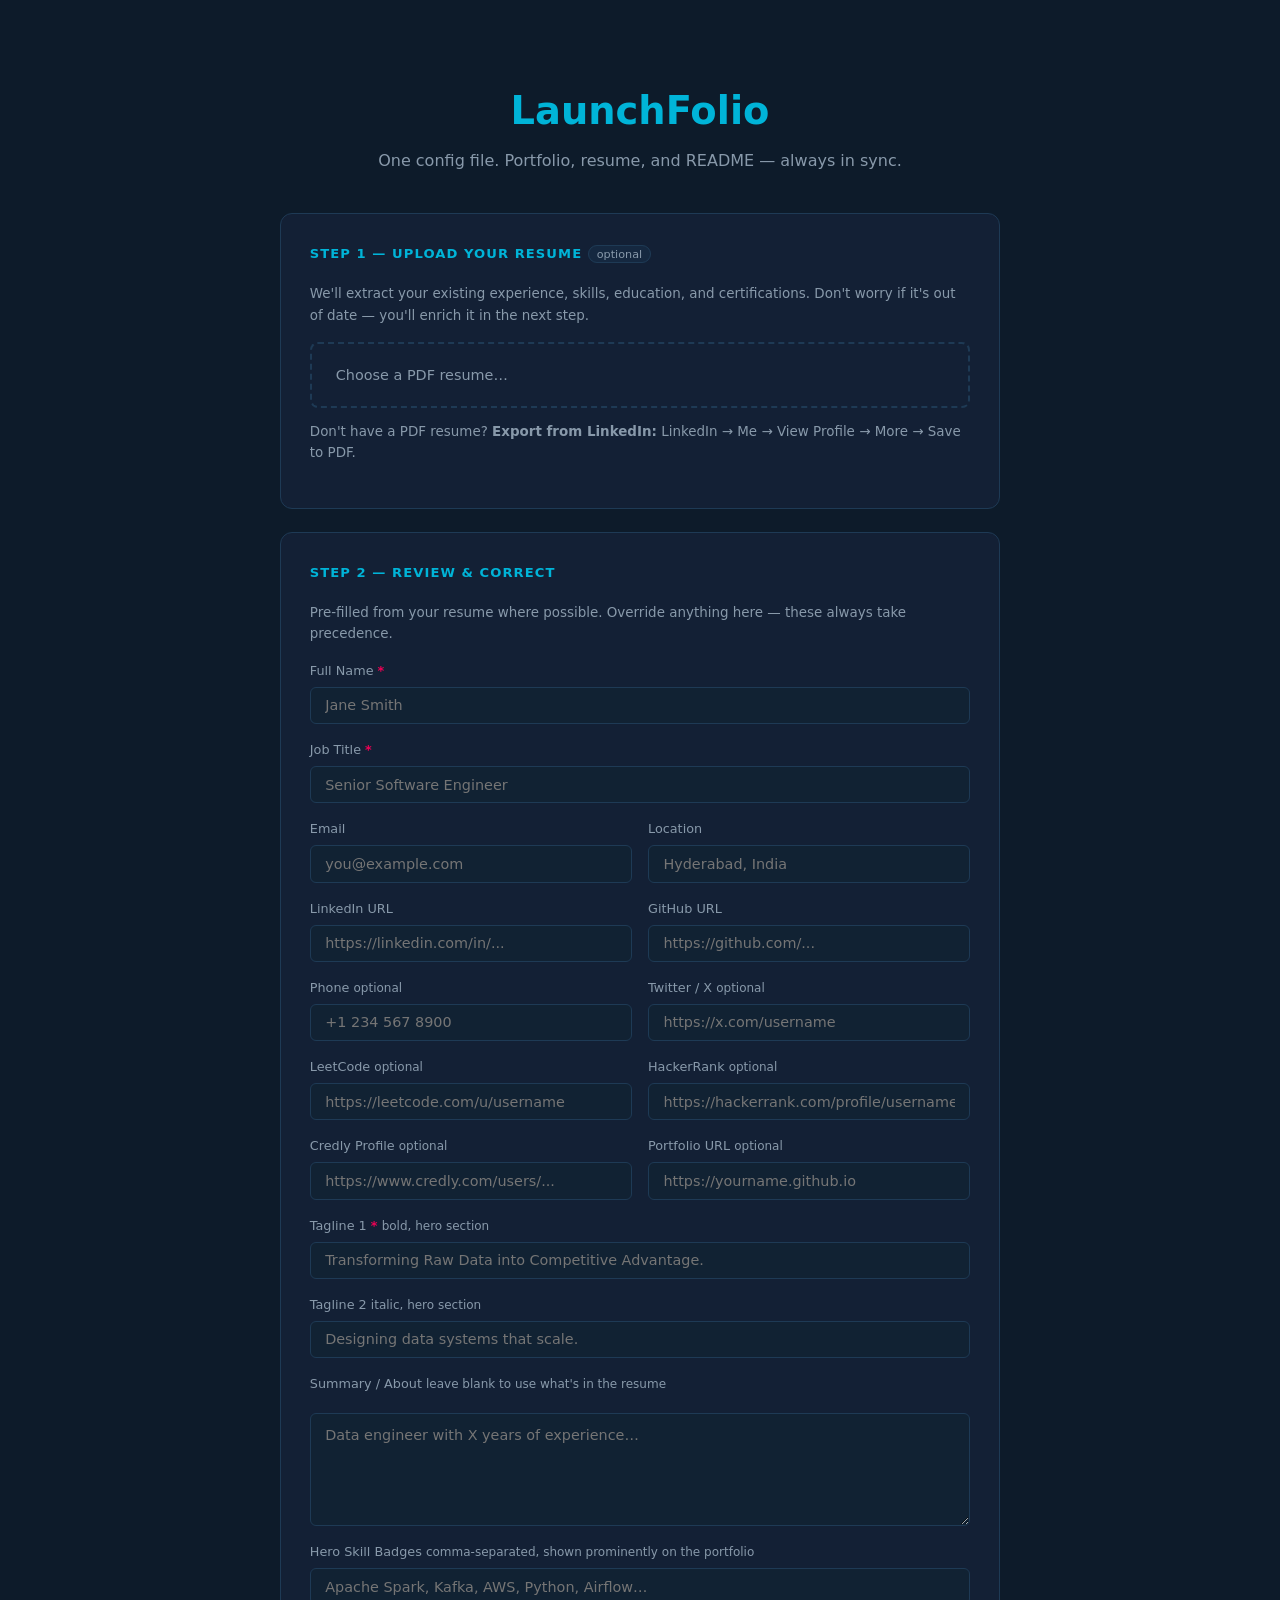
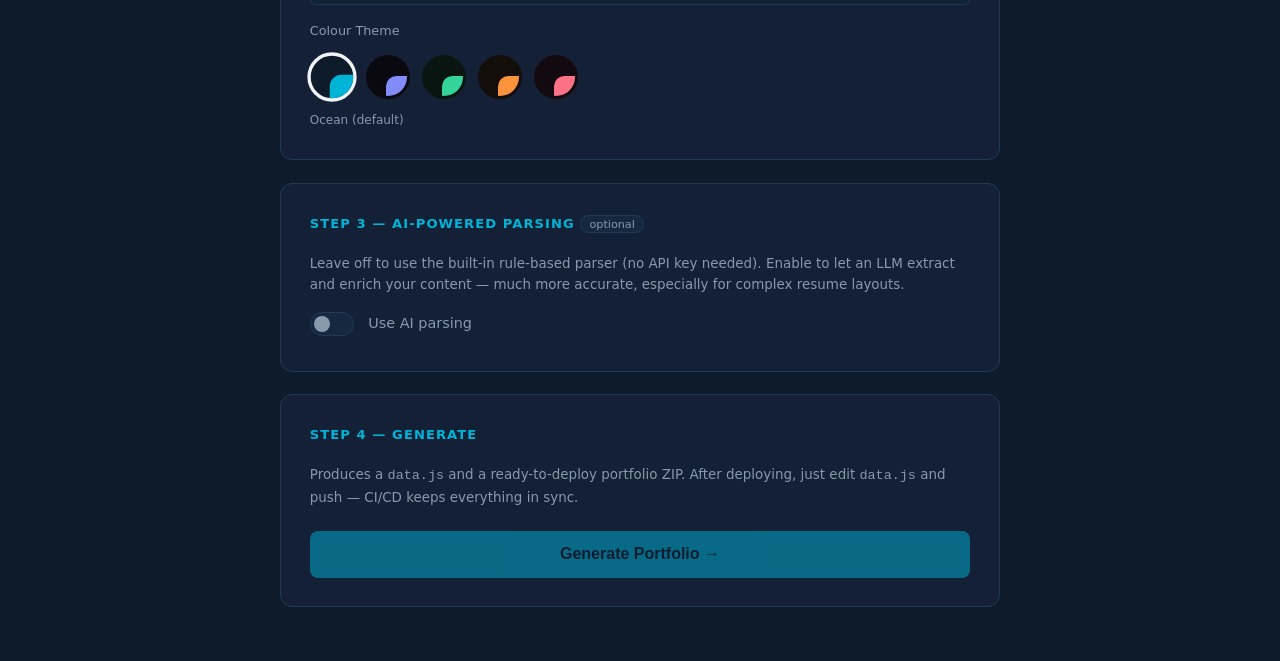
==== app/index.html @ 33a67bb9 "Fix experience parsing, add project parser, move enrichment to AI section Experience: - Add _parse_e" ====
<!DOCTYPE html>
<html lang="en">
<head>
  <meta charset="UTF-8" />
  <meta name="viewport" content="width=device-width, initial-scale=1.0" />
  <title>LaunchFolio — Setup</title>
  <link rel="stylesheet" href="styles.css" />
</head>
<body>

  <header>
    <h1>LaunchFolio</h1>
    <p>One config file. Portfolio, resume, and README — always in sync.</p>
  </header>

  <main>

    <!-- Step 1: Resume -->
    <section class="step">
      <h2>Step 1 — Upload your resume <span class="optional">optional</span></h2>
      <p class="hint">We'll extract your existing experience, skills, education, and certifications. Don't worry if it's out of date — you'll enrich it in the next step.</p>
      <label for="resume-file" class="file-label">
        <span id="file-name">Choose a PDF resume…</span>
        <input type="file" id="resume-file" accept=".pdf" />
      </label>
      <p class="hint" style="margin-top:0.8rem;">
        Don't have a PDF resume? <strong>Export from LinkedIn:</strong> LinkedIn → Me → View Profile → More → Save to PDF.
      </p>
    </section>

    <!-- Step 2: Review details -->
    <section class="step">
      <h2>Step 2 — Review &amp; correct</h2>
      <p class="hint">Pre-filled from your resume where possible. Override anything here — these always take precedence.</p>

      <div class="field-grid">
        <div class="field full">
          <label for="name">Full Name <span class="required-star">*</span></label>
          <input type="text" id="name" placeholder="Jane Smith" />
          <span id="name-error" class="field-error-msg hidden"></span>
        </div>
        <div class="field full">
          <label for="title">Job Title <span class="required-star">*</span></label>
          <input type="text" id="title" placeholder="Senior Software Engineer" />
          <span id="title-error" class="field-error-msg hidden"></span>
        </div>
        <div class="field">
          <label for="email">Email</label>
          <input type="email" id="email" placeholder="you@example.com" />
        </div>
        <div class="field">
          <label for="location">Location</label>
          <input type="text" id="location" placeholder="Hyderabad, India" />
        </div>
        <div class="field">
          <label for="linkedin">LinkedIn URL</label>
          <input type="url" id="linkedin" placeholder="https://linkedin.com/in/..." />
        </div>
        <div class="field">
          <label for="github">GitHub URL</label>
          <input type="url" id="github" placeholder="https://github.com/..." />
        </div>
        <div class="field">
          <label for="phone">Phone <span class="field-note">optional</span></label>
          <input type="tel" id="phone" placeholder="+1 234 567 8900" />
        </div>
        <div class="field">
          <label for="twitter">Twitter / X <span class="field-note">optional</span></label>
          <input type="url" id="twitter" placeholder="https://x.com/username" />
        </div>
        <div class="field">
          <label for="leetcode">LeetCode <span class="field-note">optional</span></label>
          <input type="url" id="leetcode" placeholder="https://leetcode.com/u/username" />
        </div>
        <div class="field">
          <label for="hackerrank">HackerRank <span class="field-note">optional</span></label>
          <input type="url" id="hackerrank" placeholder="https://hackerrank.com/profile/username" />
        </div>
        <div class="field">
          <label for="credly">Credly Profile <span class="field-note">optional</span></label>
          <input type="url" id="credly" placeholder="https://www.credly.com/users/..." />
        </div>
        <div class="field">
          <label for="portfolio">Portfolio URL <span class="field-note">optional</span></label>
          <input type="url" id="portfolio" placeholder="https://yourname.github.io" />
        </div>
        <div class="field full">
          <label for="tagline1">Tagline 1 <span class="required-star">*</span> <span class="field-note">bold, hero section</span></label>
          <input type="text" id="tagline1" placeholder="Transforming Raw Data into Competitive Advantage." />
          <span id="tagline1-error" class="field-error-msg hidden"></span>
        </div>
        <div class="field full">
          <label for="tagline2">Tagline 2 <span class="field-note">italic, hero section</span></label>
          <input type="text" id="tagline2" placeholder="Designing data systems that scale." />
        </div>
        <div class="field full">
          <label for="summary">Summary / About <span class="field-note">leave blank to use what's in the resume</span></label>
          <textarea id="summary" rows="4" placeholder="Data engineer with X years of experience…"></textarea>
        </div>
        <div class="field full">
          <label for="hero-badges">Hero Skill Badges <span class="field-note">comma-separated, shown prominently on the portfolio</span></label>
          <input type="text" id="hero-badges" placeholder="Apache Spark, Kafka, AWS, Python, Airflow…" />
        </div>
        <div class="field full">
          <label>Colour Theme</label>
          <div class="theme-picker" id="theme-picker">
            <button type="button" class="theme-swatch active" data-theme="ocean"    style="--sw-bg:#0d1b2a;--sw-accent:#00b4d8" title="Ocean"></button>
            <button type="button" class="theme-swatch"        data-theme="midnight" style="--sw-bg:#09090f;--sw-accent:#818cf8" title="Midnight"></button>
            <button type="button" class="theme-swatch"        data-theme="forest"   style="--sw-bg:#091510;--sw-accent:#34d399" title="Forest"></button>
            <button type="button" class="theme-swatch"        data-theme="ember"    style="--sw-bg:#130e09;--sw-accent:#fb923c" title="Ember"></button>
            <button type="button" class="theme-swatch"        data-theme="rose"     style="--sw-bg:#120a0e;--sw-accent:#fb7185" title="Rose"></button>
          </div>
          <span id="theme-name" class="field-note" style="margin-top:0.4rem;display:block">Ocean (default)</span>
        </div>
      </div>
    </section>

    <!-- Step 3: AI (optional) -->
    <section class="step">
      <h2>Step 3 — AI-powered parsing <span class="optional">optional</span></h2>
      <p class="hint">
        Leave off to use the built-in rule-based parser (no API key needed).
        Enable to let an LLM extract and enrich your content — much more accurate,
        especially for complex resume layouts.
      </p>

      <div class="ai-toggle">
        <label class="switch">
          <input type="checkbox" id="ai-enabled" onchange="toggleAI(this.checked)" />
          <span class="slider"></span>
        </label>
        <span id="ai-label">Use AI parsing</span>
      </div>

      <div id="ai-fields" class="hidden" style="margin-top:1.2rem;">
        <div class="field-grid">
          <div class="field">
            <label for="ai-provider">Provider</label>
            <select id="ai-provider">
              <option value="anthropic">Anthropic (Claude)</option>
              <option value="openai">OpenAI</option>
            </select>
          </div>
          <div class="field">
            <label for="ai-model">Model <span class="required-star">*</span> <span class="field-note">e.g. claude-sonnet-4-6 or gpt-4o</span></label>
            <input type="text" id="ai-model" placeholder="claude-sonnet-4-6" />
            <span id="ai-model-error" class="field-error-msg hidden"></span>
          </div>
          <div class="field full">
            <label for="ai-api-key">API Key <span class="required-star">*</span> <span class="field-note">not stored — sent only to your chosen provider</span></label>
            <input type="password" id="ai-api-key" placeholder="sk-ant-..." autocomplete="off" />
            <span id="ai-api-key-error" class="field-error-msg hidden"></span>
          </div>
        </div>
        <p class="merge-note">
          Your API key is sent directly from your browser to the backend running locally.
          It is never stored or logged. Install the relevant SDK first:
          <code>pip install anthropic</code> or <code>pip install openai</code>.
        </p>

        <div style="margin-top:1.2rem;">
          <label style="font-size:0.8rem;color:var(--muted);display:block;margin-bottom:0.4rem;">
            Additional context <span class="field-note">tell the AI anything your resume doesn't cover</span>
          </label>
          <textarea id="enrichment" rows="8" placeholder="Examples:
— Just started as Staff Engineer at Acme Corp in Jan 2025
— Built an internal LLM tool using Claude + MCP that cut incident triage time by 40%
— Added Terraform and Kubernetes to my stack this year
— Got AWS Solutions Architect cert last month: https://credly.com/badges/...
— Tagline: Building data pipelines at petabyte scale"></textarea>
          <p class="merge-note" style="margin-top:0.5rem;">
            Paste anything here — new roles, recent projects, certifications with links, accomplishments.
            The AI merges this with your resume rather than replacing it.
          </p>
        </div>
      </div>
    </section>

    <!-- Step 4: Generate -->
    <section class="step">
      <h2>Step 4 — Generate</h2>
      <p class="hint">
        Produces a <code>data.js</code> and a ready-to-deploy portfolio ZIP.
        After deploying, just edit <code>data.js</code> and push — CI/CD keeps everything in sync.
      </p>
      <button type="button" id="generate-btn" onclick="generate()">Generate Portfolio →</button>
    </section>

    <!-- Output -->
    <div id="output" class="hidden">
      <h2>Your portfolio is ready</h2>
      <p>Download the ZIP, push to GitHub, enable Pages. Live in 60 seconds.</p>
      <a id="download-link" class="btn-download" download="launchfolio-portfolio.zip">Download ZIP</a>

      <details class="deploy-steps">
        <summary>Deploy steps</summary>
        <ol>
          <li>Unzip the downloaded file</li>
          <li>Create a GitHub repo named <code>&lt;yourusername&gt;.github.io</code></li>
          <li>Push: <code>git init &amp;&amp; git remote add origin &lt;repo-url&gt; &amp;&amp; git add . &amp;&amp; git commit -m "Initial portfolio" &amp;&amp; git push -u origin main</code></li>
          <li>GitHub repo → Settings → Pages → Source: main → Save</li>
          <li>Live at <code>https://&lt;yourusername&gt;.github.io</code> in ~60 seconds</li>
        </ol>
        <p class="hint" style="margin-top:0.8rem;">After that, just edit <code>data.js</code> and push — CI/CD handles the rest.</p>
      </details>
    </div>

  </main>

  <script src="app.js"></script>
</body>
</html>
---- app/styles.css ----
*, *::before, *::after { box-sizing: border-box; margin: 0; padding: 0; }

:root {
  --bg:     #0d1b2a;
  --bg2:    #112233;
  --bg3:    #152840;
  --teal:   #00b4d8;
  --white:  #f0f4f8;
  --muted:  #8899aa;
  --border: #1e3a55;
  --card:   #132035;
}

body {
  background: var(--bg);
  color: var(--white);
  font-family: 'Inter', system-ui, sans-serif;
  font-size: 16px;
  line-height: 1.6;
  min-height: 100vh;
  padding: 2rem 1rem;
}

header {
  text-align: center;
  padding: 3rem 0 2.5rem;
}

header h1 { font-size: 2.4rem; color: var(--teal); margin-bottom: 0.4rem; }
header p  { color: var(--muted); font-size: 1rem; }

main { max-width: 720px; margin: 0 auto; }

/* ── Steps ── */
.step {
  background: var(--card);
  border: 1px solid var(--border);
  border-radius: 12px;
  padding: 1.8rem;
  margin-bottom: 1.4rem;
}

.step h2 {
  font-size: 0.82rem;
  font-weight: 600;
  color: var(--teal);
  text-transform: uppercase;
  letter-spacing: 0.08em;
  margin-bottom: 1.2rem;
}

/* ── Optional badge ── */
.optional {
  font-size: 0.7rem;
  font-weight: 400;
  color: var(--muted);
  background: var(--bg3);
  border: 1px solid var(--border);
  border-radius: 20px;
  padding: 0.1rem 0.5rem;
  vertical-align: middle;
  text-transform: none;
  letter-spacing: 0;
}

/* ── Merge note ── */
.merge-note {
  margin-top: 0.8rem;
  font-size: 0.8rem;
  color: var(--muted);
  border-left: 2px solid var(--teal);
  padding-left: 0.8rem;
  opacity: 0.8;
}

/* ── File upload ── */
.file-label {
  display: flex;
  align-items: center;
  gap: 0.8rem;
  border: 2px dashed var(--border);
  border-radius: 8px;
  padding: 1.2rem 1.5rem;
  cursor: pointer;
  transition: border-color 0.2s;
  margin-top: 0.8rem;
}

.file-label:hover { border-color: var(--teal); }
.file-label input[type="file"] { display: none; }

#file-name           { color: var(--muted); font-size: 0.9rem; }
#file-name.selected  { color: var(--white); }

/* ── Textarea ── */
textarea {
  width: 100%;
  background: var(--bg2);
  border: 1px solid var(--border);
  border-radius: 8px;
  padding: 0.8rem 1rem;
  color: var(--white);
  font-size: 0.88rem;
  font-family: inherit;
  line-height: 1.6;
  resize: vertical;
  transition: border-color 0.2s;
  margin-top: 0.8rem;
}

textarea:focus { outline: none; border-color: var(--teal); }

/* ── Form fields ── */
.hint {
  color: var(--muted);
  font-size: 0.84rem;
  margin-bottom: 1rem;
}

.field-note { font-size: 0.75rem; color: var(--muted); font-weight: 400; }

.field-grid {
  display: grid;
  grid-template-columns: 1fr 1fr;
  gap: 1rem;
}

.field        { display: flex; flex-direction: column; gap: 0.35rem; }
.field.full   { grid-column: 1 / -1; }

.field label  { font-size: 0.8rem; color: var(--muted); }

.field input,
.field textarea {
  background: var(--bg2);
  border: 1px solid var(--border);
  border-radius: 6px;
  padding: 0.6rem 0.9rem;
  color: var(--white);
  font-size: 0.9rem;
  font-family: inherit;
  transition: border-color 0.2s;
  width: 100%;
}

.field input:focus,
.field textarea:focus { outline: none; border-color: var(--teal); }

/* ── Select ── */
.field select {
  background: var(--bg2);
  border: 1px solid var(--border);
  border-radius: 6px;
  padding: 0.6rem 0.9rem;
  color: var(--white);
  font-size: 0.9rem;
  font-family: inherit;
  transition: border-color 0.2s;
  width: 100%;
  cursor: pointer;
}

.field select:focus { outline: none; border-color: var(--teal); }

/* ── AI toggle switch ── */
.ai-toggle {
  display: flex;
  align-items: center;
  gap: 0.9rem;
  margin-bottom: 0.4rem;
}

#ai-label { font-size: 0.9rem; color: var(--muted); }

.switch { position: relative; display: inline-block; width: 44px; height: 24px; }
.switch input { opacity: 0; width: 0; height: 0; }

.slider {
  position: absolute;
  inset: 0;
  background: var(--bg3);
  border: 1px solid var(--border);
  border-radius: 24px;
  cursor: pointer;
  transition: background 0.2s, border-color 0.2s;
}

.slider::before {
  content: '';
  position: absolute;
  width: 16px;
  height: 16px;
  left: 3px;
  top: 3px;
  background: var(--muted);
  border-radius: 50%;
  transition: transform 0.2s, background 0.2s;
}

.switch input:checked + .slider              { background: var(--teal); border-color: var(--teal); }
.switch input:checked + .slider::before     { transform: translateX(20px); background: #0d1b2a; }

/* ── Generate button ── */
#generate-btn {
  width: 100%;
  background: var(--teal);
  color: #0d1b2a;
  font-weight: 700;
  font-size: 1rem;
  border: none;
  border-radius: 8px;
  padding: 0.9rem;
  cursor: pointer;
  transition: opacity 0.2s;
  margin-top: 0.4rem;
}

#generate-btn:hover    { opacity: 0.85; }
#generate-btn:disabled { opacity: 0.5; cursor: not-allowed; }

/* ── Output ── */
#output {
  background: var(--card);
  border: 1px solid var(--teal);
  border-radius: 12px;
  padding: 2rem;
  margin-top: 1.4rem;
  text-align: center;
}

#output h2          { margin-bottom: 0.4rem; }
#output > p         { color: var(--muted); font-size: 0.88rem; margin-bottom: 1.4rem; }

.btn-download {
  display: inline-block;
  background: var(--teal);
  color: #0d1b2a;
  font-weight: 700;
  padding: 0.7rem 2rem;
  border-radius: 8px;
  text-decoration: none;
  transition: opacity 0.2s;
}

.btn-download:hover { opacity: 0.85; }

.deploy-steps {
  margin-top: 1.4rem;
  text-align: left;
  border: 1px solid var(--border);
  border-radius: 8px;
  padding: 1rem 1.4rem;
}

.deploy-steps summary {
  cursor: pointer;
  font-size: 0.88rem;
  color: var(--muted);
  padding: 0.3rem 0;
}

.deploy-steps ol { padding-left: 1.4rem; margin-top: 0.8rem; }
.deploy-steps li { font-size: 0.87rem; color: #ccd6e0; margin-bottom: 0.5rem; }
.deploy-steps code {
  background: var(--bg2);
  border: 1px solid var(--border);
  padding: 0.1rem 0.4rem;
  border-radius: 4px;
  font-size: 0.8rem;
  word-break: break-all;
}

/* ── Required / validation ── */
.required-star { color: #e05; font-weight: 700; }

.field-error-msg {
  font-size: 0.78rem;
  color: #ff6b6b;
  margin-top: 0.25rem;
}

.field input.field-error,
.field textarea.field-error,
.field select.field-error {
  border-color: #ff6b6b;
}

.hidden { display: none; }

/* ── Theme picker ── */
.theme-picker {
  display: flex;
  gap: 0.75rem;
  margin-top: 0.5rem;
  flex-wrap: wrap;
}

.theme-swatch {
  width: 44px;
  height: 44px;
  border-radius: 50%;
  border: 3px solid transparent;
  cursor: pointer;
  position: relative;
  background: var(--sw-bg);
  transition: transform 0.15s, border-color 0.15s;
  overflow: hidden;
}

.theme-swatch::after {
  content: '';
  position: absolute;
  bottom: 0;
  right: 0;
  width: 55%;
  height: 55%;
  background: var(--sw-accent);
  border-radius: 50% 0 0 0;
}

.theme-swatch:hover { transform: scale(1.12); }

.theme-swatch.active {
  border-color: var(--white);
  transform: scale(1.12);
}

@media (max-width: 600px) {
  .field-grid   { grid-template-columns: 1fr; }
  .field.full   { grid-column: 1; }
  .tab          { padding: 0.5rem 0.7rem; font-size: 0.8rem; }
}
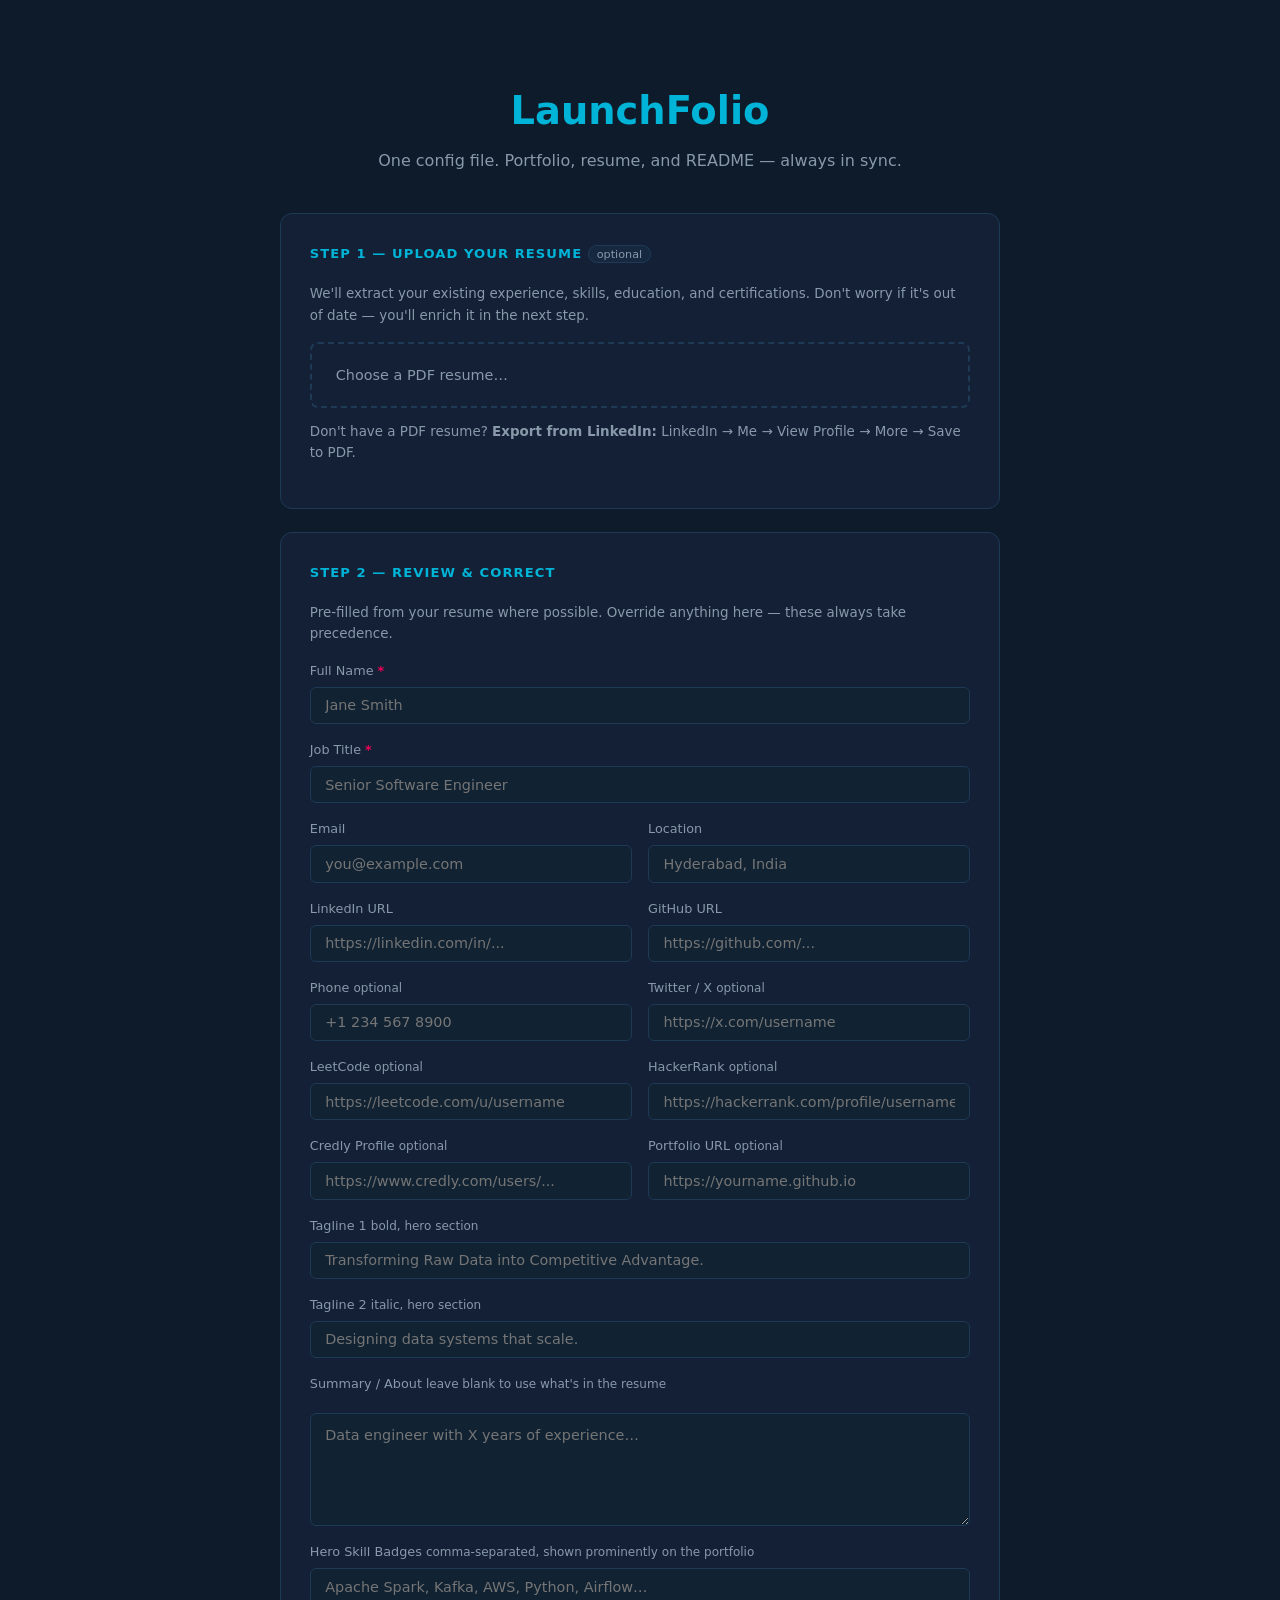
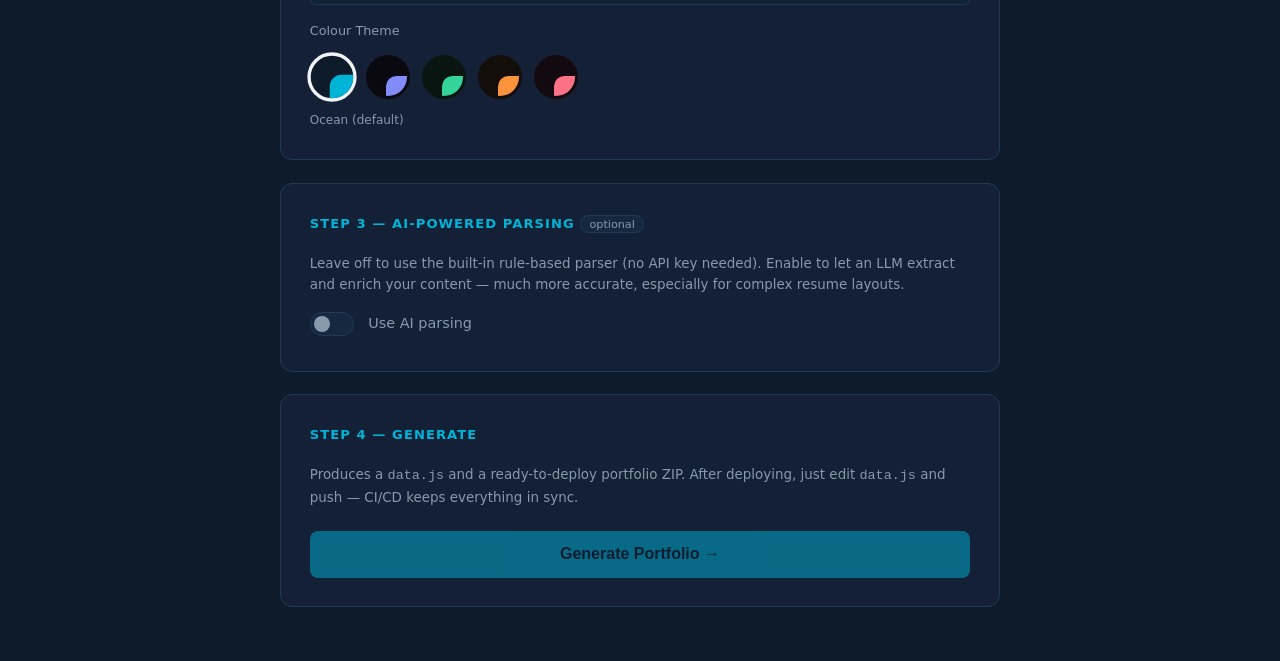
==== commit e5ec1253: "Make tagline1 optional — AI fills it from resume Remove * required indicator from Tagline 1 label an" ====
--- a/app/index.html
+++ b/app/index.html
@@ -85,7 +85,7 @@
           <input type="url" id="portfolio" placeholder="https://yourname.github.io" />
         </div>
         <div class="field full">
-          <label for="tagline1">Tagline 1 <span class="required-star">*</span> <span class="field-note">bold, hero section</span></label>
+          <label for="tagline1">Tagline 1 <span class="field-note">bold, hero section</span></label>
           <input type="text" id="tagline1" placeholder="Transforming Raw Data into Competitive Advantage." />
           <span id="tagline1-error" class="field-error-msg hidden"></span>
         </div>
@@ -133,18 +133,40 @@
       </div>
 
       <div id="ai-fields" class="hidden" style="margin-top:1.2rem;">
+
+        <div class="ollama-tip">
+          <strong>No API key?</strong> Use <strong>Ollama</strong> — free, runs on your machine, no account needed.
+          <details style="margin-top:0.5rem;">
+            <summary>Install Ollama (takes ~2 min)</summary>
+            <ol style="margin:0.6rem 0 0 1rem;padding:0;line-height:1.8;">
+              <li><strong>Mac/Linux</strong> — run in Terminal:<br>
+                <code>curl -fsSL https://ollama.com/install.sh | sh</code>
+              </li>
+              <li><strong>Windows</strong> — download installer from <code>ollama.com/download</code></li>
+              <li>Start Ollama, then pull a model:<br>
+                <code>ollama pull llama3.2</code> &nbsp;(~2 GB, recommended)<br>
+                <code>ollama pull llama3</code> &nbsp;(~4 GB, more capable)
+              </li>
+              <li>Come back here, pick <strong>Ollama — local</strong> as provider, leave API key blank, and generate.</li>
+            </ol>
+          </details>
+        </div>
+
         <div class="field-grid">
           <div class="field">
             <label for="ai-provider">Provider</label>
             <select id="ai-provider">
               <option value="anthropic">Anthropic (Claude)</option>
               <option value="openai">OpenAI</option>
+              <option value="google">Google (Gemini)</option>
+              <option value="deepseek">DeepSeek</option>
+              <option value="groq">Groq</option>
+              <option value="ollama">Ollama — local</option>
             </select>
           </div>
           <div class="field">
-            <label for="ai-model">Model <span class="required-star">*</span> <span class="field-note">e.g. claude-sonnet-4-6 or gpt-4o</span></label>
-            <input type="text" id="ai-model" placeholder="claude-sonnet-4-6" />
-            <span id="ai-model-error" class="field-error-msg hidden"></span>
+            <label for="ai-model">Model</label>
+            <select id="ai-model"></select>
           </div>
           <div class="field full">
             <label for="ai-api-key">API Key <span class="required-star">*</span> <span class="field-note">not stored — sent only to your chosen provider</span></label>
@@ -152,29 +174,43 @@
             <span id="ai-api-key-error" class="field-error-msg hidden"></span>
           </div>
         </div>
-        <p class="merge-note">
+        <p class="merge-note" id="provider-install-note">
           Your API key is sent directly from your browser to the backend running locally.
-          It is never stored or logged. Install the relevant SDK first:
-          <code>pip install anthropic</code> or <code>pip install openai</code>.
+          It is never stored or logged.
         </p>
 
         <div style="margin-top:1.2rem;">
           <label style="font-size:0.8rem;color:var(--muted);display:block;margin-bottom:0.4rem;">
-            Additional context <span class="field-note">tell the AI anything your resume doesn't cover</span>
+            Extra context <span class="field-note">optional — the AI always reads your resume PDF first</span>
           </label>
-          <textarea id="enrichment" rows="8" placeholder="Examples:
-— Just started as Staff Engineer at Acme Corp in Jan 2025
-— Built an internal LLM tool using Claude + MCP that cut incident triage time by 40%
-— Added Terraform and Kubernetes to my stack this year
-— Got AWS Solutions Architect cert last month: https://credly.com/badges/...
+          <textarea id="enrichment" rows="8" placeholder="Anything your resume doesn't cover or that's changed recently:
+— Just joined Acme Corp as Staff Engineer (Jan 2025)
+— Got AWS Solutions Architect cert: https://credly.com/badges/...
+— Added Terraform and Kubernetes to my stack
 — Tagline: Building data pipelines at petabyte scale"></textarea>
           <p class="merge-note" style="margin-top:0.5rem;">
-            Paste anything here — new roles, recent projects, certifications with links, accomplishments.
-            The AI merges this with your resume rather than replacing it.
+            The AI reads your resume PDF <strong>and</strong> this text together.
+            Anything written here takes precedence over the resume for overlapping fields.
           </p>
         </div>
       </div>
     </section>
+
+    <!-- AI Output Panel -->
+    <div id="ai-output-panel" class="hidden ai-output-panel">
+      <div class="ai-output-header">
+        <span>AI Output</span>
+        <div style="display:flex;gap:0.6rem;align-items:center;">
+          <button type="button" id="ai-copy-btn" class="ai-copy-btn" onclick="copyAiJson()">Copy JSON</button>
+          <button type="button" class="ai-close-btn" onclick="document.getElementById('ai-output-panel').classList.add('hidden')">✕</button>
+        </div>
+      </div>
+      <div id="ai-output-status" class="ai-status">Waiting...</div>
+      <pre id="ai-output-json" class="ai-output-json"></pre>
+      <div id="ai-output-actions" class="hidden" style="padding:0.8rem 1rem;font-size:0.8rem;color:var(--muted);">
+        Review the parsed data above. If anything looks off, close this panel and adjust the enrichment text, then regenerate.
+      </div>
+    </div>
 
     <!-- Step 4: Generate -->
     <section class="step">
--- a/app/styles.css
+++ b/app/styles.css
@@ -72,6 +72,90 @@
   padding-left: 0.8rem;
   opacity: 0.8;
 }
+
+/* ── AI output panel ── */
+.ai-output-panel {
+  background: var(--bg2);
+  border: 1px solid var(--border);
+  border-radius: 10px;
+  margin: 1.5rem 0;
+  overflow: hidden;
+}
+.ai-output-header {
+  display: flex;
+  justify-content: space-between;
+  align-items: center;
+  padding: 0.7rem 1rem;
+  background: var(--bg3);
+  font-weight: 600;
+  font-size: 0.85rem;
+  color: var(--teal);
+  border-bottom: 1px solid var(--border);
+}
+.ai-copy-btn {
+  background: transparent;
+  border: 1px solid var(--teal);
+  color: var(--teal);
+  border-radius: 5px;
+  padding: 0.25rem 0.7rem;
+  font-size: 0.75rem;
+  cursor: pointer;
+}
+.ai-copy-btn:hover { background: rgba(0,180,216,0.1); }
+.ai-close-btn {
+  background: transparent;
+  border: none;
+  color: var(--muted);
+  font-size: 1rem;
+  cursor: pointer;
+  line-height: 1;
+}
+.ai-close-btn:hover { color: var(--white); }
+.ai-status {
+  padding: 0.6rem 1rem;
+  font-size: 0.8rem;
+  color: var(--muted);
+  border-bottom: 1px solid var(--border);
+}
+.ai-status-error { color: #f87171; }
+.ai-output-json {
+  margin: 0;
+  padding: 1rem;
+  font-size: 0.72rem;
+  line-height: 1.5;
+  color: #a3c4e0;
+  max-height: 400px;
+  overflow-y: auto;
+  white-space: pre-wrap;
+  word-break: break-word;
+  font-family: 'JetBrains Mono', 'Fira Code', monospace;
+}
+
+/* ── Ollama tip callout ── */
+.ollama-tip {
+  background: rgba(0, 180, 216, 0.07);
+  border: 1px solid rgba(0, 180, 216, 0.3);
+  border-radius: 8px;
+  padding: 0.9rem 1.1rem;
+  font-size: 0.85rem;
+  color: var(--white);
+  margin-bottom: 1.2rem;
+}
+.ollama-tip details summary {
+  cursor: pointer;
+  color: var(--teal);
+  font-size: 0.82rem;
+  user-select: none;
+}
+.ollama-tip details summary:hover { text-decoration: underline; }
+.ollama-tip code {
+  background: rgba(0,0,0,0.3);
+  border-radius: 4px;
+  padding: 0.1rem 0.4rem;
+  font-size: 0.78rem;
+  color: var(--teal);
+}
+.ollama-tip ol li { margin-top: 0.4rem; }
 
 /* ── File upload ── */
 .file-label {
